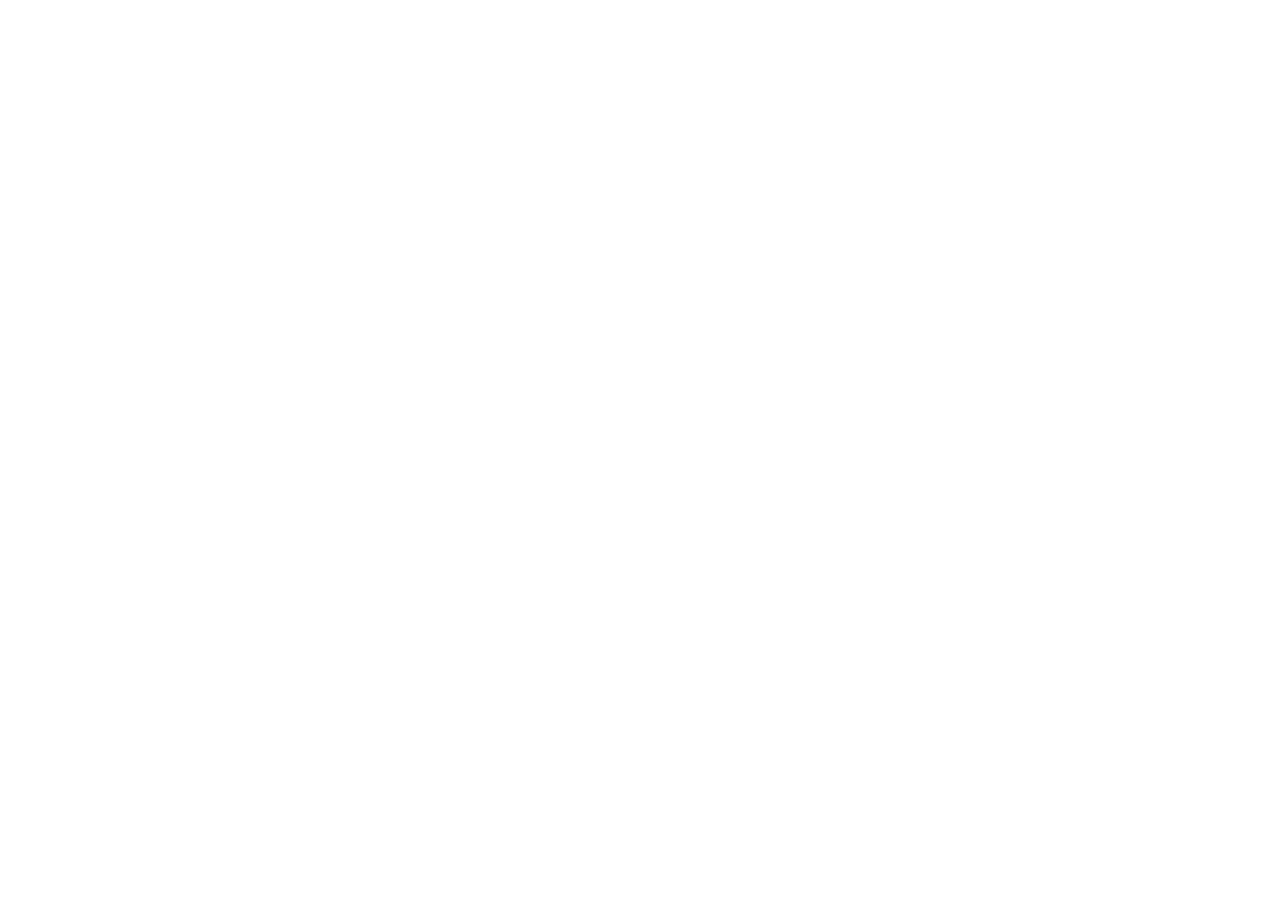
==== index.html @ 3d65b4bd "first commit" ====
<!DOCTYPE html>
<html lang="fr">
<head>
    <meta charset="UTF-8">
    <meta http-equiv="X-UA-Compatible" content="IE=edge">
    <meta name="viewport" content="width=device-width, initial-scale=1.0">
    <link rel="stylesheet" href="css/main.css">
    <script src="js/app.js"></script>
    <link rel="manifest" href="manifest.json">
    <title>Easy Antibio Proxylaxis</title>
</head>
<body>
    
</body>
</html>
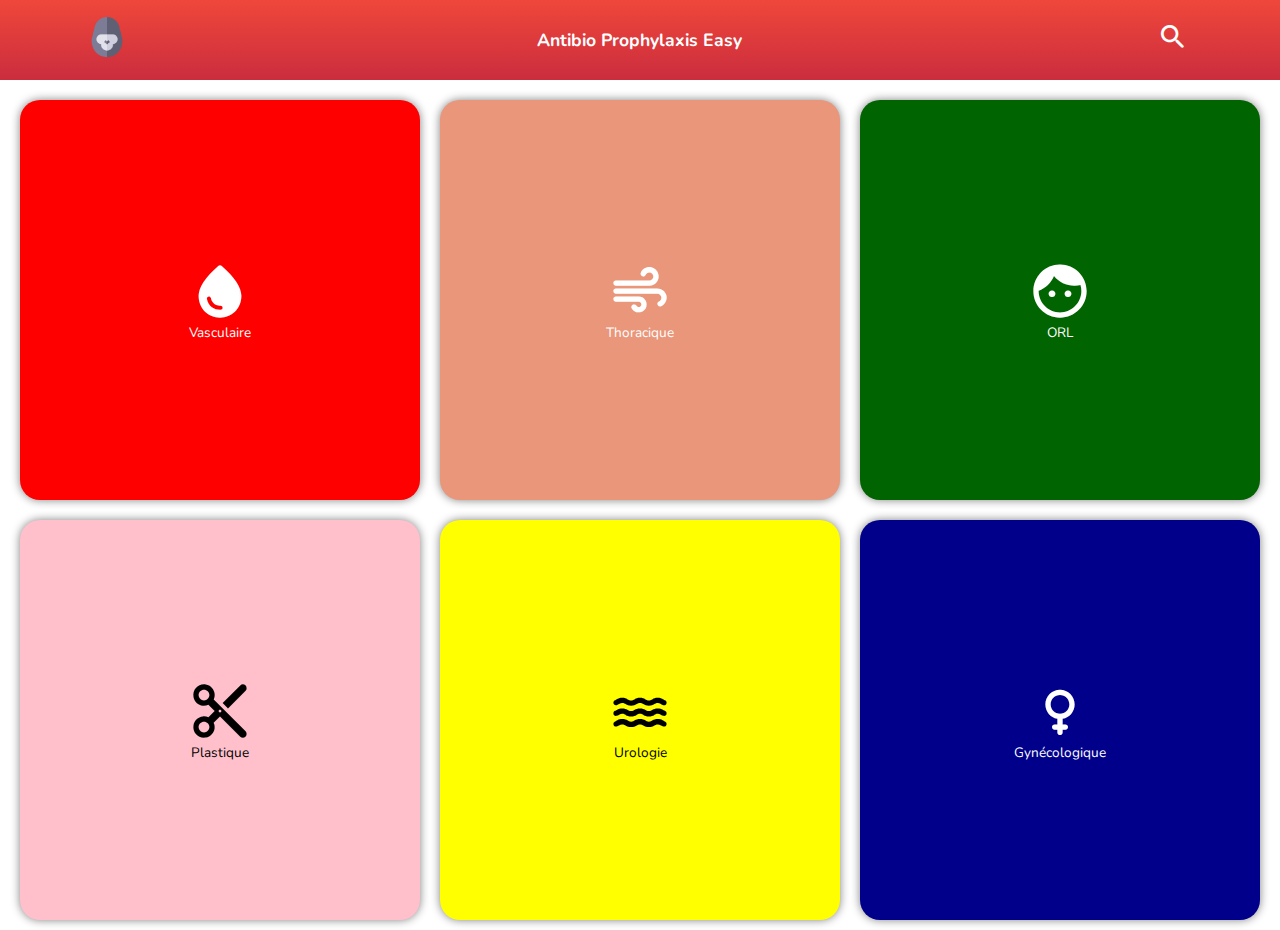
==== commit 3716acaa: "v1" ====
--- a/index.html
+++ b/index.html
@@ -4,12 +4,31 @@
     <meta charset="UTF-8">
     <meta http-equiv="X-UA-Compatible" content="IE=edge">
     <meta name="viewport" content="width=device-width, initial-scale=1.0">
+    <script defer src="js/app.js"></script>
+    <link rel="shortcut icon" href="img/favicon-512.png" type="image/x-png">
+    <link rel="manifest" href="manifest.json">
+    <link rel="preconnect" href="https://fonts.googleapis.com">
+    <link rel="preconnect" href="https://fonts.gstatic.com" crossorigin>
+    <link href="https://fonts.googleapis.com/icon?family=Material+Icons+Round"rel="stylesheet"><link href="https://fonts.googleapis.com/css2?family=Nunito:wght@200;400;700&display=swap" rel="stylesheet">
     <link rel="stylesheet" href="css/main.css">
-    <script src="js/app.js"></script>
-    <link rel="manifest" href="manifest.json">
-    <title>Easy Antibio Proxylaxis</title>
+    <title>APE - Antibio Proxylaxis Easy</title>
 </head>
 <body>
-    
+    <header>
+        <div class="logo f1 center"  onClick="toggleScreen('specialite');">
+            <img src="img/favicon-512.png" width="40" alt="Logo EAP" srcset="">
+        </div>
+        <div class="title center f4"  onClick="toggleScreen('specialite');">Antibio Prophylaxis Easy</div>
+
+        <div class="logo f1 center">
+            <span class="material-icons-round mid-icon white">search</span>
+        </div>
+    </header>
+    <main>
+        <div class="screen active" id="specialite"></div>
+        <div class="screen" id="intervention"></div>
+        <div class="screen" id="recherche"></div>
+        <div class="screen" id="apropos"></div>
+    </main>
 </body>
 </html>--- a/css/main.css
+++ b/css/main.css
@@ -0,0 +1,171 @@
+* {
+    margin: 0 auto;
+    box-sizing: border-box;
+    font-family: 'Nunito', sans-serif;
+}
+:root {
+    --text : hsl(0, 2%, 17%);
+    --lightgrey: hsl(0, 0%, 91%);
+}
+
+.left {text-align: left;}
+.right {text-align: right;}
+.center {text-align: center;}
+
+.f1 {flex:1;}
+.f2 {flex:2;}
+.f3 {flex:3;}
+.f4 {flex:4;}
+.f5 {flex:5;}
+.f6 {flex:6;}
+.f7 {flex:7;}
+.f8 {flex:8;}
+.p5 {padding: 5px;}
+.white {color:white;}
+
+.big-icon {font-size: 4rem;}
+.mid-icon {font-size: 2rem;}
+.top5 {
+    position: relative;
+    top: 5px;
+}
+
+header {
+    width: 100vw;
+    background: #cb2d3e;  /* fallback for old browsers */
+    background: -webkit-linear-gradient(to bottom, #ef473a, #cb2d3e);  /* Chrome 10-25, Safari 5.1-6 */
+    background: linear-gradient(to bottom, #ef473a, #cb2d3e); /* W3C, IE 10+/ Edge, Firefox 16+, Chrome 26+, Opera 12+, Safari 7+ */
+    height: 80px;
+    display: flex;
+    justify-content: center;
+    align-items: center;
+    align-content: center;
+    justify-items: center;
+    flex-direction: row;
+}
+
+header .title {
+    font-size: 1.1rem;
+    color: white;
+    font-weight: bold;
+}
+.screen {
+    height: 0;
+    opacity: 0;
+    overflow: hidden;
+}
+.screen.active {
+    height: auto;
+    opacity: 1;
+    transition: opacity 100ms linear;
+}
+#specialite {
+    display: flex;
+    flex-direction: row;
+    flex-wrap: wrap;
+    justify-content: center;
+    align-items: center;
+    align-content: center;
+    justify-items: center;
+    margin: 0px 10px;
+}
+.spacer {
+    flex: 1 0 100%;
+}
+#specialite section {
+    cursor: pointer;
+    flex: 1 0 30%;
+    display: flex;    
+    flex-direction: column;
+    justify-content: center;
+    align-items: center;
+    align-content: center;
+    justify-items: center;
+    padding: 20px;
+    aspect-ratio: 1/1;
+    margin: 10px;
+    border-radius: 20px;
+    box-shadow: 0 0 10px grey;
+    color: var(--text);
+}
+#specialite section .subtitle {
+    font-size: .85rem;
+}
+
+#intervention .sub-header {
+    height: 50px;
+    display: flex;
+    justify-content: center;
+    align-items: center;
+    align-content: center;
+    justify-items: center;
+    flex-direction: row;
+    background: #f4c6cb;  
+    box-shadow: 0 0 5px lightgrey;
+    text-transform: uppercase;
+}
+#intervention .tile {
+    padding: 10px 10px 10px 10px;
+    border-bottom: 1px solid var(--lightgrey);
+    background-color: lightgrey;
+    cursor: pointer;
+    opacity: 0.3;
+    border-bottom: 1px solid darkgrey;
+}
+#intervention .tile.selected {
+    padding: 10px 10px 10px 10px;
+    border-bottom: 1px solid var(--lightgrey);
+    cursor: pointer;
+    opacity: 1;
+    transition: all 50ms linear;
+    background: white;
+    box-shadow: 0 0 10px grey inset;
+}
+#intervention .tile .tile-title {
+    font-size: 1rem;
+    font-weight: bold;
+    padding: 5px 10px;
+    color: black;
+}
+#intervention .tile.selected .tile-title {
+    font-size: 1.2rem;
+    font-weight: bold;
+    text-align: center;
+}
+ .main-atb ,.alternate-atb , .allergy-atb, .display-atb, .subtitle-atb {
+    height: 0;
+    overflow: hidden;
+}
+.tile.selected .subtitle-atb {
+    color: darkblue;
+    border-bottom: 1px solid black;
+    margin: 10px 10px 0px 10px;
+    font-weight: bold;
+    height: auto;
+}
+.tile.selected .display-atb {
+    height: auto;
+    padding: 10px;
+    margin: 10px;
+    font-size: 1.2rem;
+    font-weight: bold;
+    color: darkgreen;
+    background: hsl(135, 18%, 87%);
+    text-align: center;
+    border: 2px solid darkgreen;
+    border-radius: 5px;
+}
+.tile.selected .main-atb ,.tile.selected .alternate-atb , .tile.selected .allergy-atb {
+    height: auto;
+    overflow: visible;
+    font-size: .75rem;
+    padding: 5px;
+    margin-left: 5px;
+}
+#intervention .tile .main-atb {
+    font-weight: bold;
+}
+#intervention .tile .allergy-atb {
+    font-weight: bold;
+    color: darkred;
+}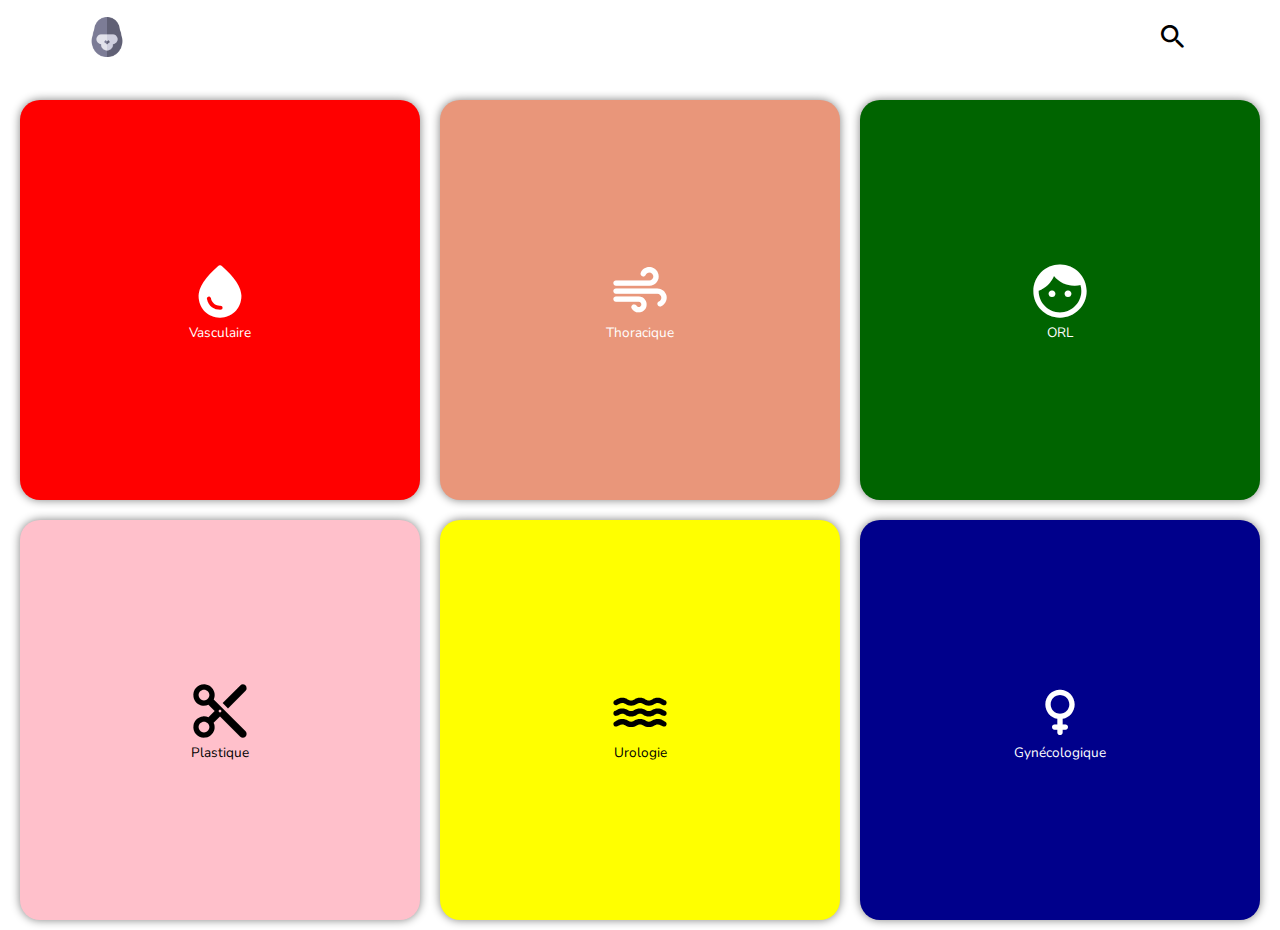
==== commit 3cb60776: "v2" ====
--- a/index.html
+++ b/index.html
@@ -11,17 +11,17 @@
     <link rel="preconnect" href="https://fonts.gstatic.com" crossorigin>
     <link href="https://fonts.googleapis.com/icon?family=Material+Icons+Round"rel="stylesheet"><link href="https://fonts.googleapis.com/css2?family=Nunito:wght@200;400;700&display=swap" rel="stylesheet">
     <link rel="stylesheet" href="css/main.css">
-    <title>APE - Antibio Proxylaxis Easy</title>
+    <title>APE - Antibio Proxylaxis (made) Easy</title>
 </head>
 <body>
     <header>
         <div class="logo f1 center"  onClick="toggleScreen('specialite');">
             <img src="img/favicon-512.png" width="40" alt="Logo EAP" srcset="">
         </div>
-        <div class="title center f4"  onClick="toggleScreen('specialite');">Antibio Prophylaxis Easy</div>
+        <div class="title center f4"  onClick="toggleScreen('specialite');"></div>
 
         <div class="logo f1 center">
-            <span class="material-icons-round mid-icon white">search</span>
+            <span class="material-icons-round mid-icon">search</span>
         </div>
     </header>
     <main>
--- a/css/main.css
+++ b/css/main.css
@@ -32,9 +32,7 @@
 
 header {
     width: 100vw;
-    background: #cb2d3e;  /* fallback for old browsers */
-    background: -webkit-linear-gradient(to bottom, #ef473a, #cb2d3e);  /* Chrome 10-25, Safari 5.1-6 */
-    background: linear-gradient(to bottom, #ef473a, #cb2d3e); /* W3C, IE 10+/ Edge, Firefox 16+, Chrome 26+, Opera 12+, Safari 7+ */
+    background: #ffffff;  /* fallback for old browsers */
     height: 80px;
     display: flex;
     justify-content: center;
@@ -46,7 +44,7 @@
 
 header .title {
     font-size: 1.1rem;
-    color: white;
+    color: black;
     font-weight: bold;
 }
 .screen {
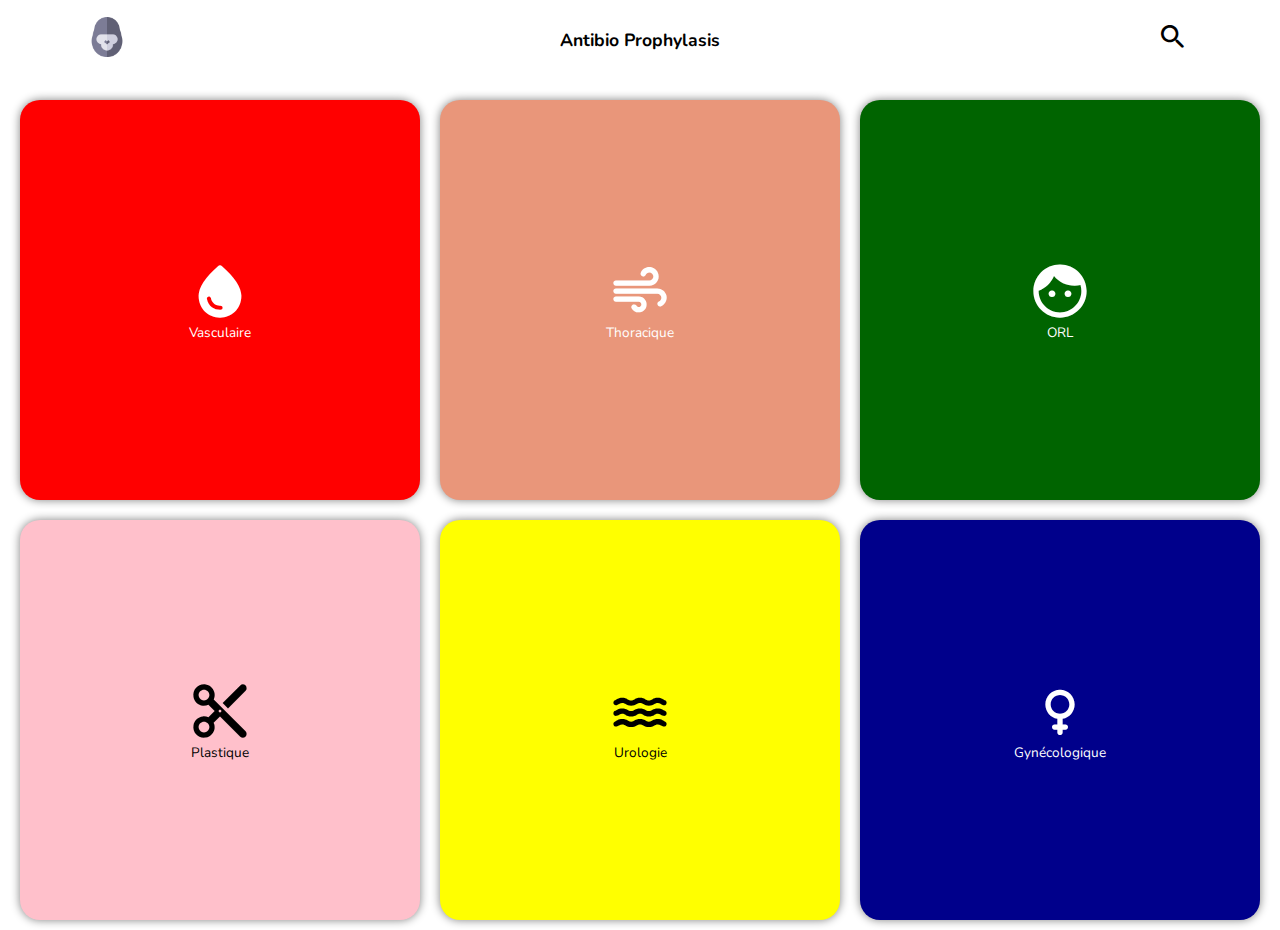
==== commit 26d73af0: "v2" ====
--- a/index.html
+++ b/index.html
@@ -18,7 +18,7 @@
         <div class="logo f1 center"  onClick="toggleScreen('specialite');">
             <img src="img/favicon-512.png" width="40" alt="Logo EAP" srcset="">
         </div>
-        <div class="title center f4"  onClick="toggleScreen('specialite');"></div>
+        <div class="title center f4"  onClick="toggleScreen('specialite');">Antibio Prophylasis</div>
 
         <div class="logo f1 center">
             <span class="material-icons-round mid-icon">search</span>
